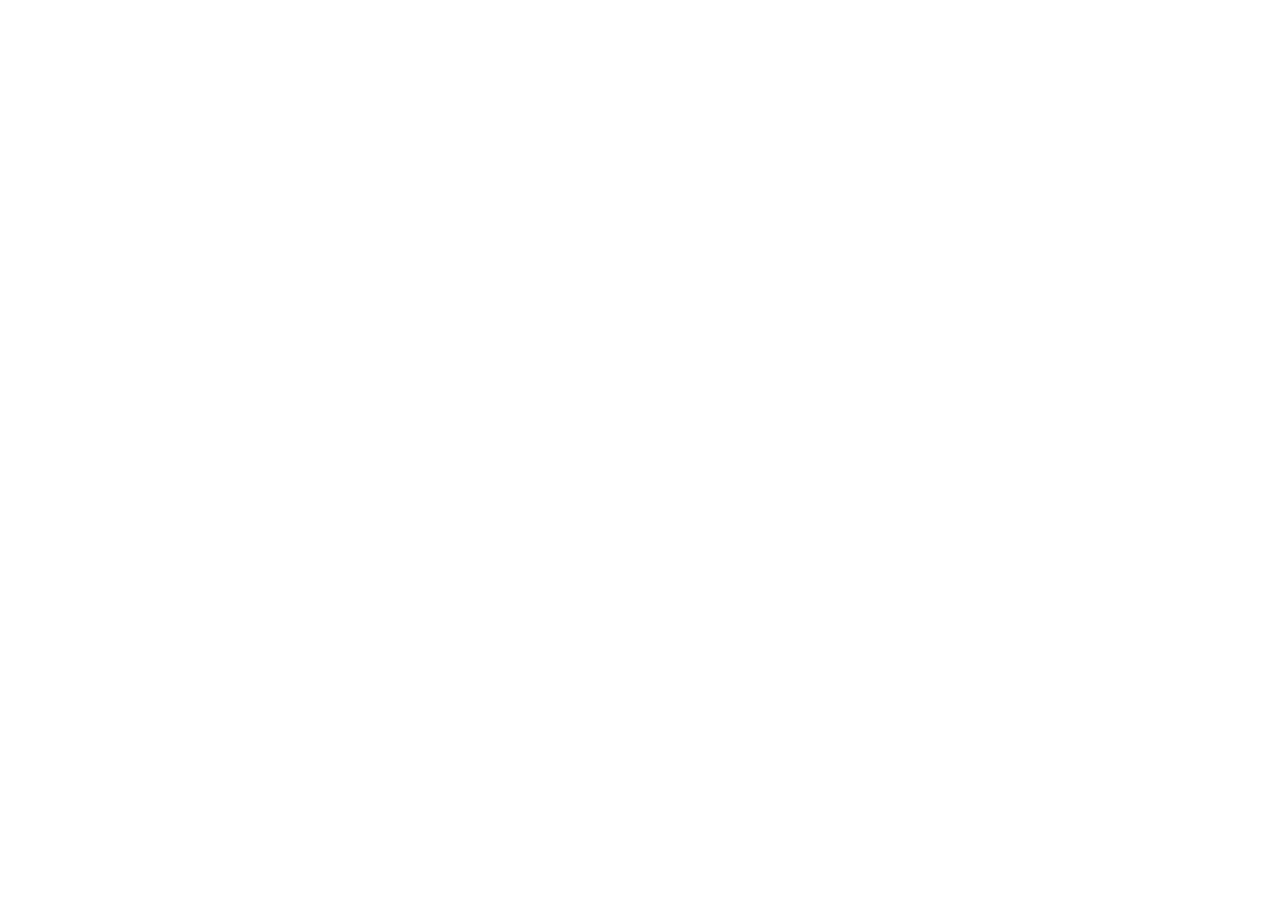
==== prodects/Prod1/prod1.html @ f3538df8 "Start prd1(coffee).html" ====
<!DOCTYPE html>
<html lang="en">
<head>
    <meta charset="UTF-8">
    <meta name="viewport" content="width=device-width, initial-scale=1.0">
    <title>COFFEE</title>
</head>
<body>
    
</body>
</html>
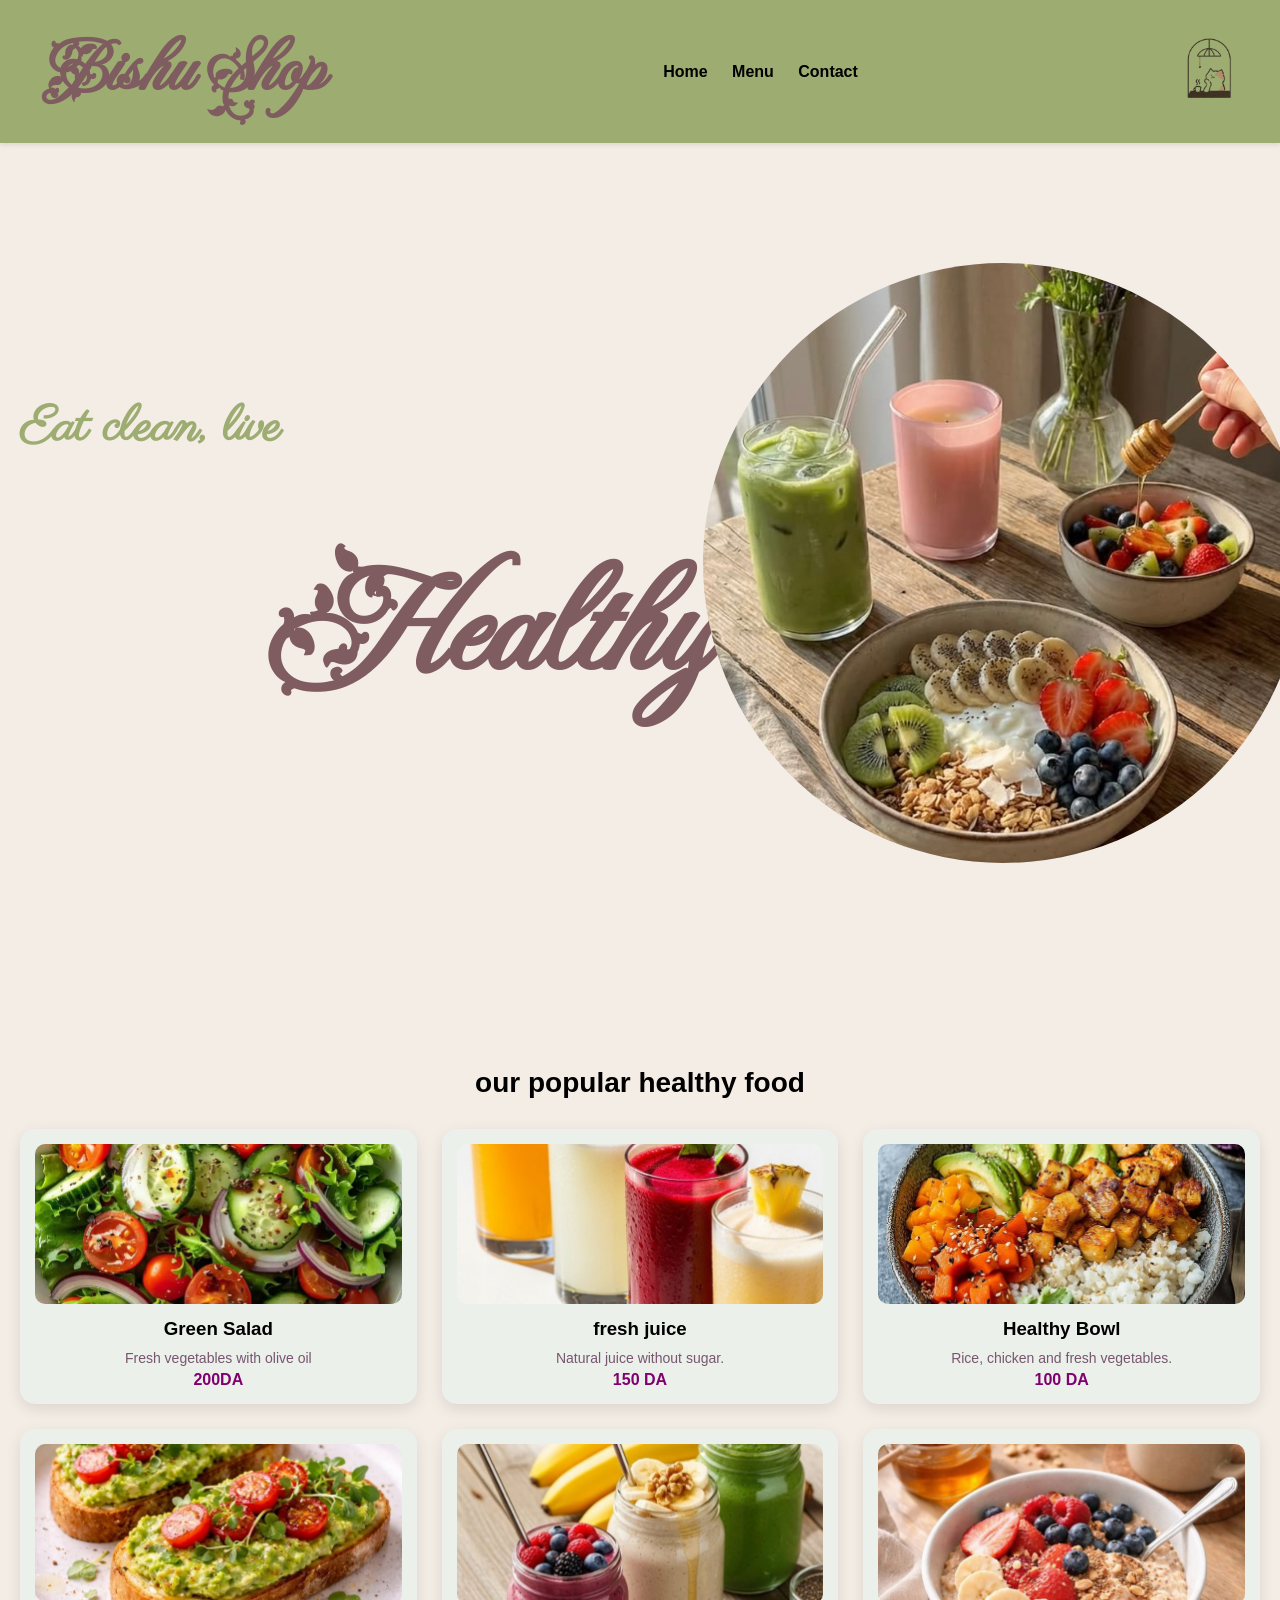
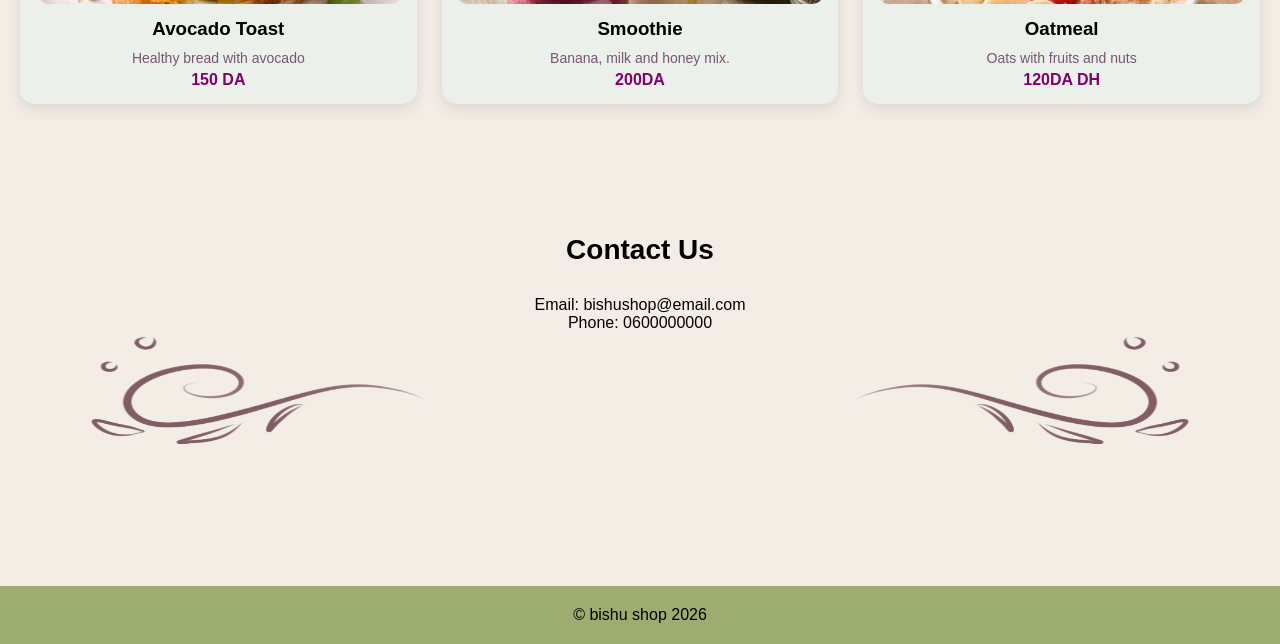
==== commit 721e1408: "product 1 , upload of pictures and change in design, html & css" ====
--- a/prodects/Prod1/prod1.html
+++ b/prodects/Prod1/prod1.html
@@ -1,11 +1,129 @@
+
 <!DOCTYPE html>
 <html lang="en">
 <head>
-    <meta charset="UTF-8">
-    <meta name="viewport" content="width=device-width, initial-scale=1.0">
-    <title>COFFEE</title>
+  <meta charset="UTF-8">
+  <title>cakes section</title>
+  <link rel="stylesheet" href="prod1.css">
+
+  <link rel="preconnect" href="https://fonts.googleapis.com">
+<link rel="preconnect" href="https://fonts.gstatic.com" crossorigin>
+<link href="https://fonts.googleapis.com/css2?family=Fleur+De+Leah&display=swap" rel="stylesheet">
+
+
+
+<link rel="preconnect" href="https://fonts.googleapis.com">
+<link rel="preconnect" href="https://fonts.gstatic.com" crossorigin>
+<link href="https://fonts.googleapis.com/css2?family=Fleur+De+Leah&family=Miss+Fajardose&display=swap" rel="stylesheet">
+
+
+<link rel="preconnect" href="https://fonts.googleapis.com">
+<link rel="preconnect" href="https://fonts.gstatic.com" crossorigin>
+<link href="https://fonts.googleapis.com/css2?family=Fleur+De+Leah&family=Miss+Fajardose&family=Parisienne&display=swap" rel="stylesheet">
+
+
 </head>
+
 <body>
+
+
+<header>
+  <h1>Bishu Shop </h1>
+  <nav>
+    <a href="#home">Home</a>
+    <a href="#menu">Menu</a>
+    <a href="#contact">Contact</a>
+  </nav>
+  <img src="./coffeeshop (1).png">
+  
+</header>
+
+
+<section class="hero" id="home">
+  
+  <div class="hero-text">
     
+    <h3>Eat clean, live<br><br> </h3> <h1> Healthy</h1>
+  </div>
+
+  <div class="hero-img">
+    <img src="./Healthy breakfast idea 🤍.jfif" alt="logo">
+  </div>
+
+</section>
+
+
+
+
+<section class="menu" id="menu">
+  <h2 >our popular healthy food</h2>
+
+  <div class="cards">
+
+
+    <div class="card">
+      <img src="./Garden Salad_ A Fresh Summer Recipe (4).jfif">
+      <h3>Green Salad</h3>
+      <p class="desc">Fresh vegetables with olive oil</p>
+      <p class="price">200DA</p>
+    </div>
+
+
+    <div class="card">
+      <img src="./Juice.jfif">
+      <h3>fresh juice </h3>
+      <p class="desc">Natural juice without sugar.</p>
+      <p class="price">150 DA</p>
+    </div>
+
+
+    <div class="card">
+      <img src="./Vegan Low-Carb Buddha Bowls for a Flavor-Packed Meal Boost (2).jfif">
+      <h3>Healthy Bowl</h3>
+      <p class="desc">Rice, chicken and fresh vegetables.</p>
+      <p class="price">100 DA</p>
+    </div>
+
+   
+    <div class="card">
+      <img src="./First Watch Avocado Toast Recipe.jfif">
+      <h3>Avocado Toast </h3>
+      <p class="desc">Healthy bread with avocado </p>
+      <p class="price">150 DA</p>
+    </div>
+
+    <div class="card">
+      <img src="./How to Make High-Protein Smoothies That Actually Fill You Up.jfif">
+      <h3>Smoothie</h3>
+      <p class="desc">Banana, milk and honey mix.</p>
+      <p class="price">200DA</p>
+    </div>
+
+   
+    <div class="card">
+      <img src="./Simple Morning Fuel for a Healthier You.jfif">
+      <h3>Oatmeal</h3>
+      <p class="desc">Oats with fruits and nuts</p>
+      <p class="price">120DA DH</p>
+    </div>
+
+  </div>
+</section>
+
+
+<section class="menu">
+
+    
+  <h2 id="contact">Contact Us</h2>
+  <p>Email: bishushop@email.com</p>
+  <p>Phone: 0600000000</p>
+  <img src="./Untitled324_20260430123529.png">
+</section>
+
+
+<footer>
+  <p>© bishu shop 2026 </p>
+</footer>
+
 </body>
-</html>+</html> 
--- a/prodects/Prod1/prod1.css
+++ b/prodects/Prod1/prod1.css
@@ -0,0 +1,227 @@
+
+* {
+  margin: 0;
+  padding: 0;
+  box-sizing: border-box;
+}
+
+
+.parisienne-regular {
+  font-family: "Parisienne", cursive;
+  font-weight: 400;
+  font-style: normal;
+}
+
+
+
+.miss-fajardose-regular {
+  font-family: "Miss Fajardose", cursive;
+  font-weight: 400;
+  font-style: normal;
+}
+
+
+
+body {
+  font-family: Arial, sans-serif;
+  background: #f4ede6;
+}
+
+
+header {
+  display: flex;
+  justify-content: space-between;
+  align-items: center;
+  padding: 20px 40px;
+  background: #9dac71;
+  box-shadow: 0 2px 5px rgba(0,0,0,0.1);
+  
+}
+
+header h1 {
+  color: #7f5c60;
+  font-family: 'fleur de leah';
+  font-size: 75px;
+}
+
+header img {
+    width: 5%;
+}
+
+nav a {
+  margin-left: 20px;
+  text-decoration: none;
+  color: black;
+  font-weight: bold;
+}
+
+nav a:hover {
+  color: #60354c;
+}
+
+
+.hero {
+  display: flex;
+  justify-content: space-between;
+  align-items: center;
+  padding: 80px 40px;
+}
+
+.hero-text h3{
+    font-size: 50px;
+    color:#9dac71;
+    font-family: 'Parisienne' , cursive;
+}
+
+.hero-text h1{
+    font-size: 100px;
+}
+.hero-text {
+   color: #7f5c60;
+  text-align: left;
+ 
+  font-family: 'Fleur De Leah', cursive;
+
+  font-size: 30px;
+  
+}
+
+
+
+.hero-text h2 {
+  font-size: 36px;
+  margin-bottom: 10px;
+}
+
+.hero-img img {
+  width: 600px;
+  height: 600px;
+  object-fit: cover;
+  border-radius: 50%;
+}
+
+
+
+.fleur-de-leah-regular {
+  font-family: "Fleur De Leah", cursive;
+  font-weight: 400;
+  font-style: normal;
+}
+
+.fancy{
+    font-family: 'Fleur De Leah', cursive;
+}
+
+.hero {
+ 
+  color: white;
+  text-align: center;
+  padding: 120px 20px;
+}
+
+.hero h2 {
+  font-size: 40px;
+  background: rgba(0,0,0,0.4);
+  display: inline-block;
+  padding: 0;
+  border-radius: 10px;
+  background-color: #b97c92;
+  width: 20rem 15rem;
+}
+
+.hero-text h1{
+    margin-left: 250px;
+    font-size: 150px;
+}
+
+.menu {
+  padding: 50px 20px;
+  text-align: center;
+  
+}
+
+.menu h2 {
+  margin-top: 0;
+    
+    padding-top: 0%;
+  margin-bottom: 30px;
+  font-size: 28px;
+}
+
+
+.cards {
+  display: grid;
+  grid-template-columns: repeat(3, 1fr);
+  gap: 25px;
+}
+
+.card {
+  background: rgb(235, 240, 235);
+  padding: 15px;
+  border-radius: 15px;
+  transition: 0.3s;
+  box-shadow: 0 5px 15px rgba(0,0,0,0.1);
+}
+
+.card:hover {
+  transform: translateY(-10px);
+}
+
+
+.card img {
+  width: 25%;
+  height: 100px;
+  object-fit: cover;
+  border-radius: 10px;
+}
+
+
+.card h3 {
+  margin: 10px 0;
+}
+
+.desc {
+  font-size: 14px;
+  color: rgb(119, 86, 110);
+  margin-bottom: 5px;
+}
+
+.price {
+  color: rgb(128, 0, 111);
+  font-weight: bold;
+  font-size: 16px;
+}
+
+footer {
+  text-align: center;
+  padding: 20px;
+  background: #9dac71;
+  margin-top: 40px;
+}
+
+
+@media (max-width: 768px) {
+  .cards {
+    grid-template-columns: repeat(2, 1fr);
+  }
+}
+
+@media (max-width: 500px) {
+  .cards {
+    grid-template-columns: 1fr;
+  }
+}
+
+.menu{
+    padding-top: 5rem;
+}
+
+.menu img{
+
+    background-image: image();
+    background-size: cover;
+    width: 100%;
+    height: 10rem;
+    margin-top: 0;
+    
+}
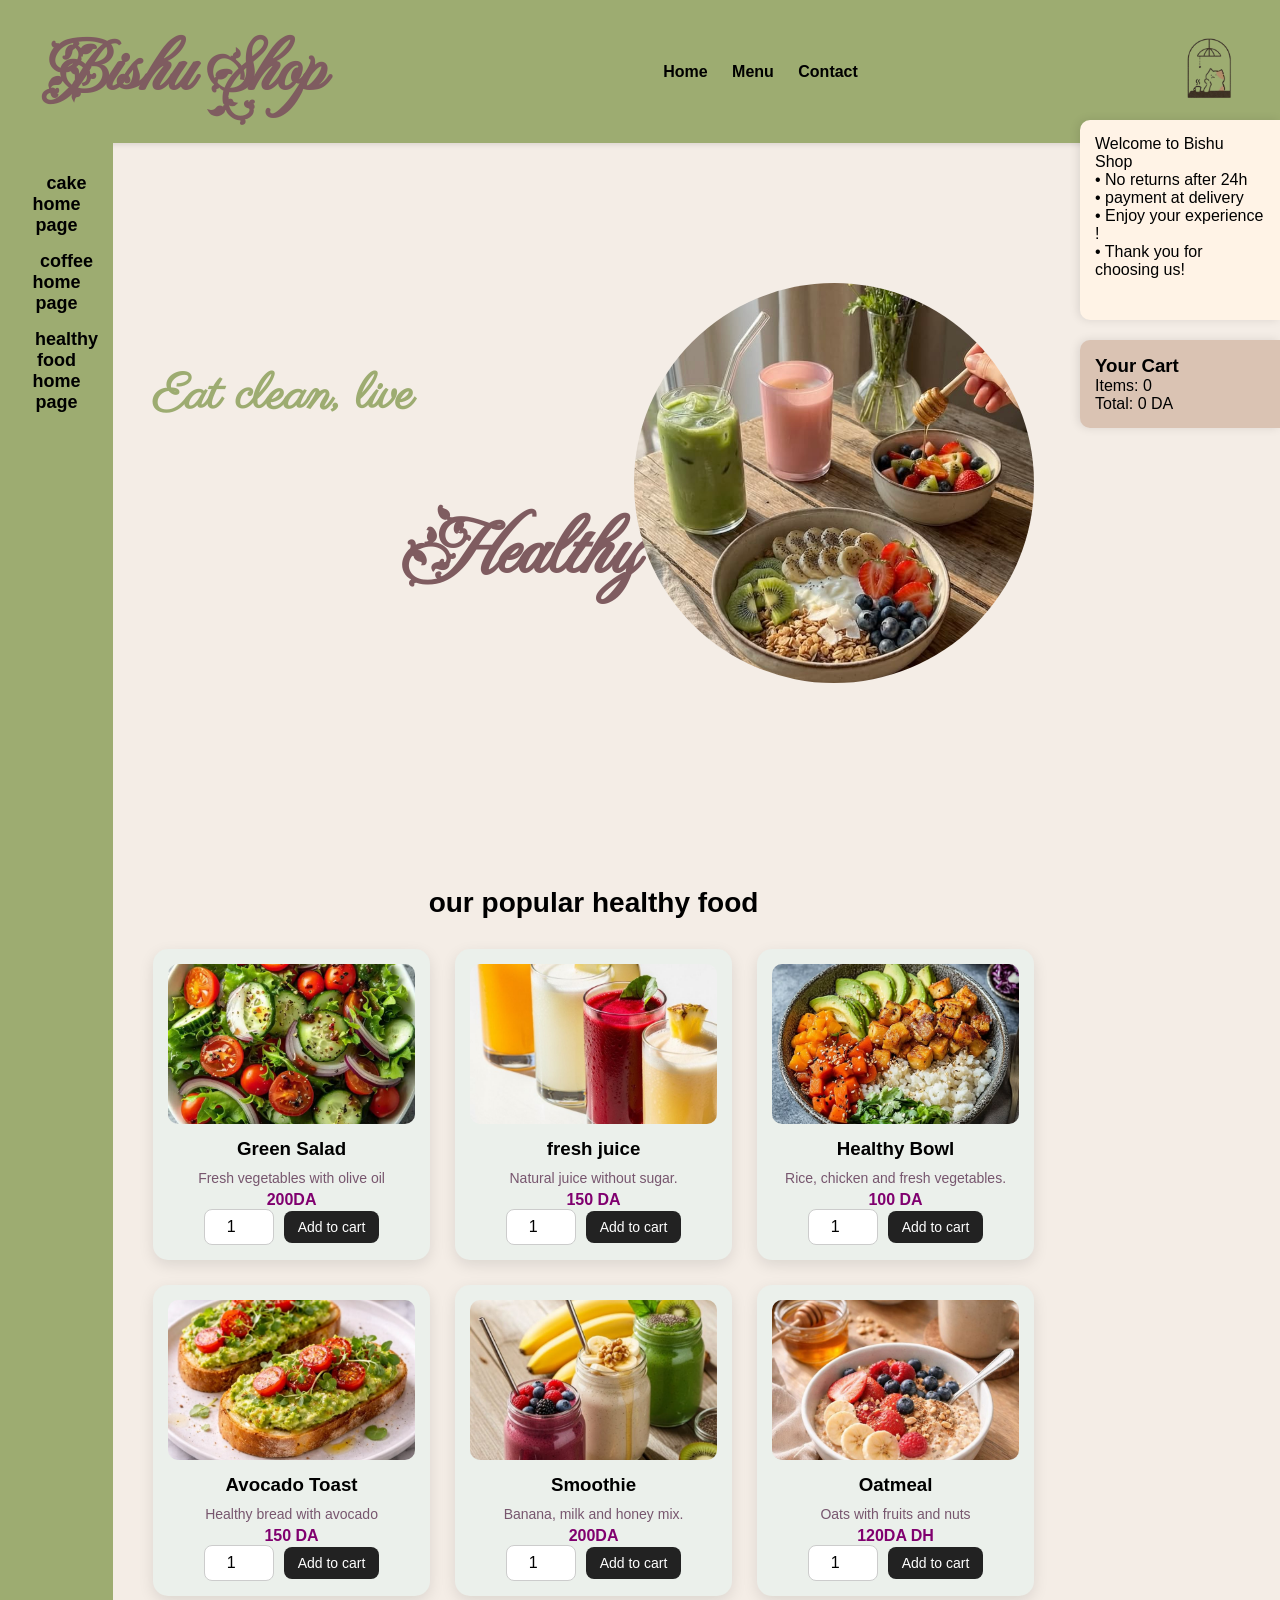
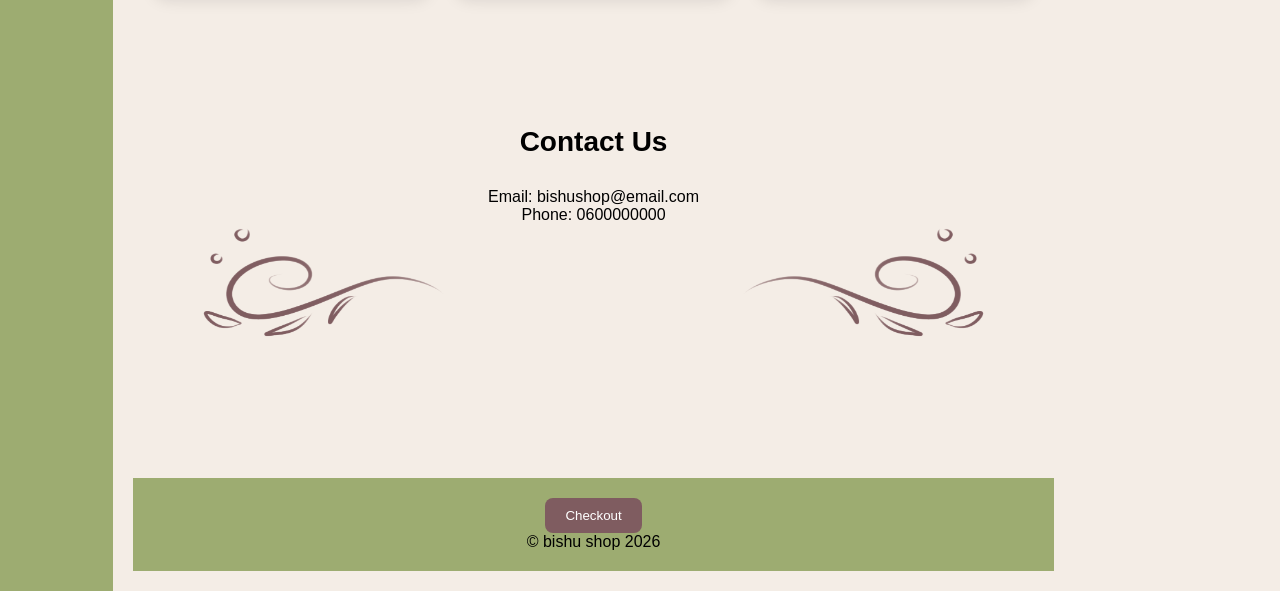
==== commit ccdd1f29: "added the js files , updated the design , added nav + side bars, prod1 2 3 updated" ====
--- a/prodects/Prod1/prod1.html
+++ b/prodects/Prod1/prod1.html
@@ -37,7 +37,35 @@
   <img src="./coffeeshop (1).png">
   
 </header>
+<aside class="aside-left">
+  <div class="scroll-text">
+    <p>
+      Welcome to Bishu Shop <br>
+      • No returns after 24h<br>
+      • payment at delivery<br>
+      • Enjoy your experience !<br>
+      • Thank you for choosing us!
+    </p>
+  </div>
+</aside>
 
+<aside class="aside-right">
+  <h3>Your Cart</h3>
+  <p>Items: <span id="cart-count">0</span></p>
+  <p>Total: <span id="cart-total">0</span> DA</p>
+</aside>
+
+<div class="container">
+
+  
+  <nav class="navlink">
+    <ul>
+      <li><a href="../prod3/prod3.html">cake home page</a></li>
+      <li><a href="../prod2/prod2.html">coffee home page</a></li>
+      <li><a href="../prod1/prod1.html">healthy food home page</a></li>
+    </ul>
+  </nav>
+ <main class="content">
 
 <section class="hero" id="home">
   
@@ -66,6 +94,10 @@
       <h3>Green Salad</h3>
       <p class="desc">Fresh vegetables with olive oil</p>
       <p class="price">200DA</p>
+       <div class="cart-box">
+  <input type="number" min="1" value="1">
+  <button>Add to cart</button>
+</div>
     </div>
 
 
@@ -74,6 +106,10 @@
       <h3>fresh juice </h3>
       <p class="desc">Natural juice without sugar.</p>
       <p class="price">150 DA</p>
+       <div class="cart-box">
+  <input type="number" min="1" value="1">
+  <button>Add to cart</button>
+</div>
     </div>
 
 
@@ -82,6 +118,10 @@
       <h3>Healthy Bowl</h3>
       <p class="desc">Rice, chicken and fresh vegetables.</p>
       <p class="price">100 DA</p>
+       <div class="cart-box">
+  <input type="number" min="1" value="1">
+  <button>Add to cart</button>
+</div>
     </div>
 
    
@@ -90,6 +130,10 @@
       <h3>Avocado Toast </h3>
       <p class="desc">Healthy bread with avocado </p>
       <p class="price">150 DA</p>
+       <div class="cart-box">
+  <input type="number" min="1" value="1">
+  <button>Add to cart</button>
+</div>
     </div>
 
     <div class="card">
@@ -97,6 +141,10 @@
       <h3>Smoothie</h3>
       <p class="desc">Banana, milk and honey mix.</p>
       <p class="price">200DA</p>
+       <div class="cart-box">
+  <input type="number" min="1" value="1">
+  <button>Add to cart</button>
+</div>
     </div>
 
    
@@ -105,6 +153,10 @@
       <h3>Oatmeal</h3>
       <p class="desc">Oats with fruits and nuts</p>
       <p class="price">120DA DH</p>
+       <div class="cart-box">
+  <input type="number" min="1" value="1">
+  <button>Add to cart</button>
+</div>
     </div>
 
   </div>
@@ -122,8 +174,10 @@
 
 
 <footer>
+   <button id="checkout-btn">Checkout</button>
+  <p id="final-message"></p>
   <p>© bishu shop 2026 </p>
 </footer>
-
+<script src="prod1.js"></script>
 </body>
 </html> 
--- a/prodects/Prod1/prod1.css
+++ b/prodects/Prod1/prod1.css
@@ -60,6 +60,118 @@
 }
 
 
+.content {
+  margin-right: 220px;
+}
+
+aside {
+  position: fixed;
+  right: 0;
+  width: 200px;
+  padding: 15px;
+  border-radius: 10px 0 0 10px;
+  box-shadow: -2px 0 10px rgba(0,0,0,0.1);
+}
+
+.scroll-text {
+  animation: scrollUp 10s linear infinite;
+}
+
+@keyframes scrollUp {
+  0% { transform: translateY(100%); }
+  100% { transform: translateY(-100%); }
+}
+
+.aside-left {
+  top: 120px;
+  height: 200px;
+  background: #fff3e6;
+  overflow: hidden;
+}
+
+
+.aside-right {
+  top: 340px; 
+  background: #dac3b3;
+}
+
+
+.navlink {
+  background-color:#9dac71;
+  padding: 15px;
+  text-align: center;
+  width: 150px;
+  position: sticky;
+  top: 0;
+  z-index: 1000;
+}
+
+.navlink ul {
+  list-style: none;
+  padding: 0;
+}
+
+.navlink li {
+  margin: 15px 0;
+  font-size: 18px;
+  cursor: pointer;
+}
+
+.container {
+  display: flex;
+}
+
+.content {
+  flex: 1;
+  padding: 20px;
+}
+
+.cart-box {
+  display: flex;
+  gap: 10px;
+  align-items: center;
+}
+
+.cart-box input {
+  width: 70px;
+  padding: 8px;
+  border: 1px solid #ccc;
+  border-radius: 8px;
+  outline: none;
+  font-size: 16px;
+  text-align: center;
+}
+
+.cart-box input:focus {
+  border-color: #000;
+}
+
+.cart-box button {
+  padding: 8px 14px;
+  border: none;
+  border-radius: 8px;
+  background: #222;
+  color: white;
+  cursor: pointer;
+  font-size: 14px;
+  transition: 0.2s;}
+.cart-box {
+  display: flex;
+  gap: 10px;
+  align-items: center;
+  justify-content: center;
+}
+
+
+.cart-box button:hover {
+  background: #444;
+}
+
+.cart-box button:active {
+  transform: scale(0.97);
+}
+
+
 .hero {
   display: flex;
   justify-content: space-between;
@@ -94,8 +206,8 @@
 }
 
 .hero-img img {
-  width: 600px;
-  height: 600px;
+  width: 400px;
+  height: 400px;
   object-fit: cover;
   border-radius: 50%;
 }
@@ -131,7 +243,7 @@
 
 .hero-text h1{
     margin-left: 250px;
-    font-size: 150px;
+    font-size: 80px;
 }
 
 .menu {
@@ -224,4 +336,17 @@
     height: 10rem;
     margin-top: 0;
     
+}
+
+footer button {
+  padding: 10px 20px;
+  background: #7f5c60;
+  color: white;
+  border: none;
+  border-radius: 8px;
+  cursor: pointer;
+}
+
+footer button:hover {
+  background: #60354c;
 }
